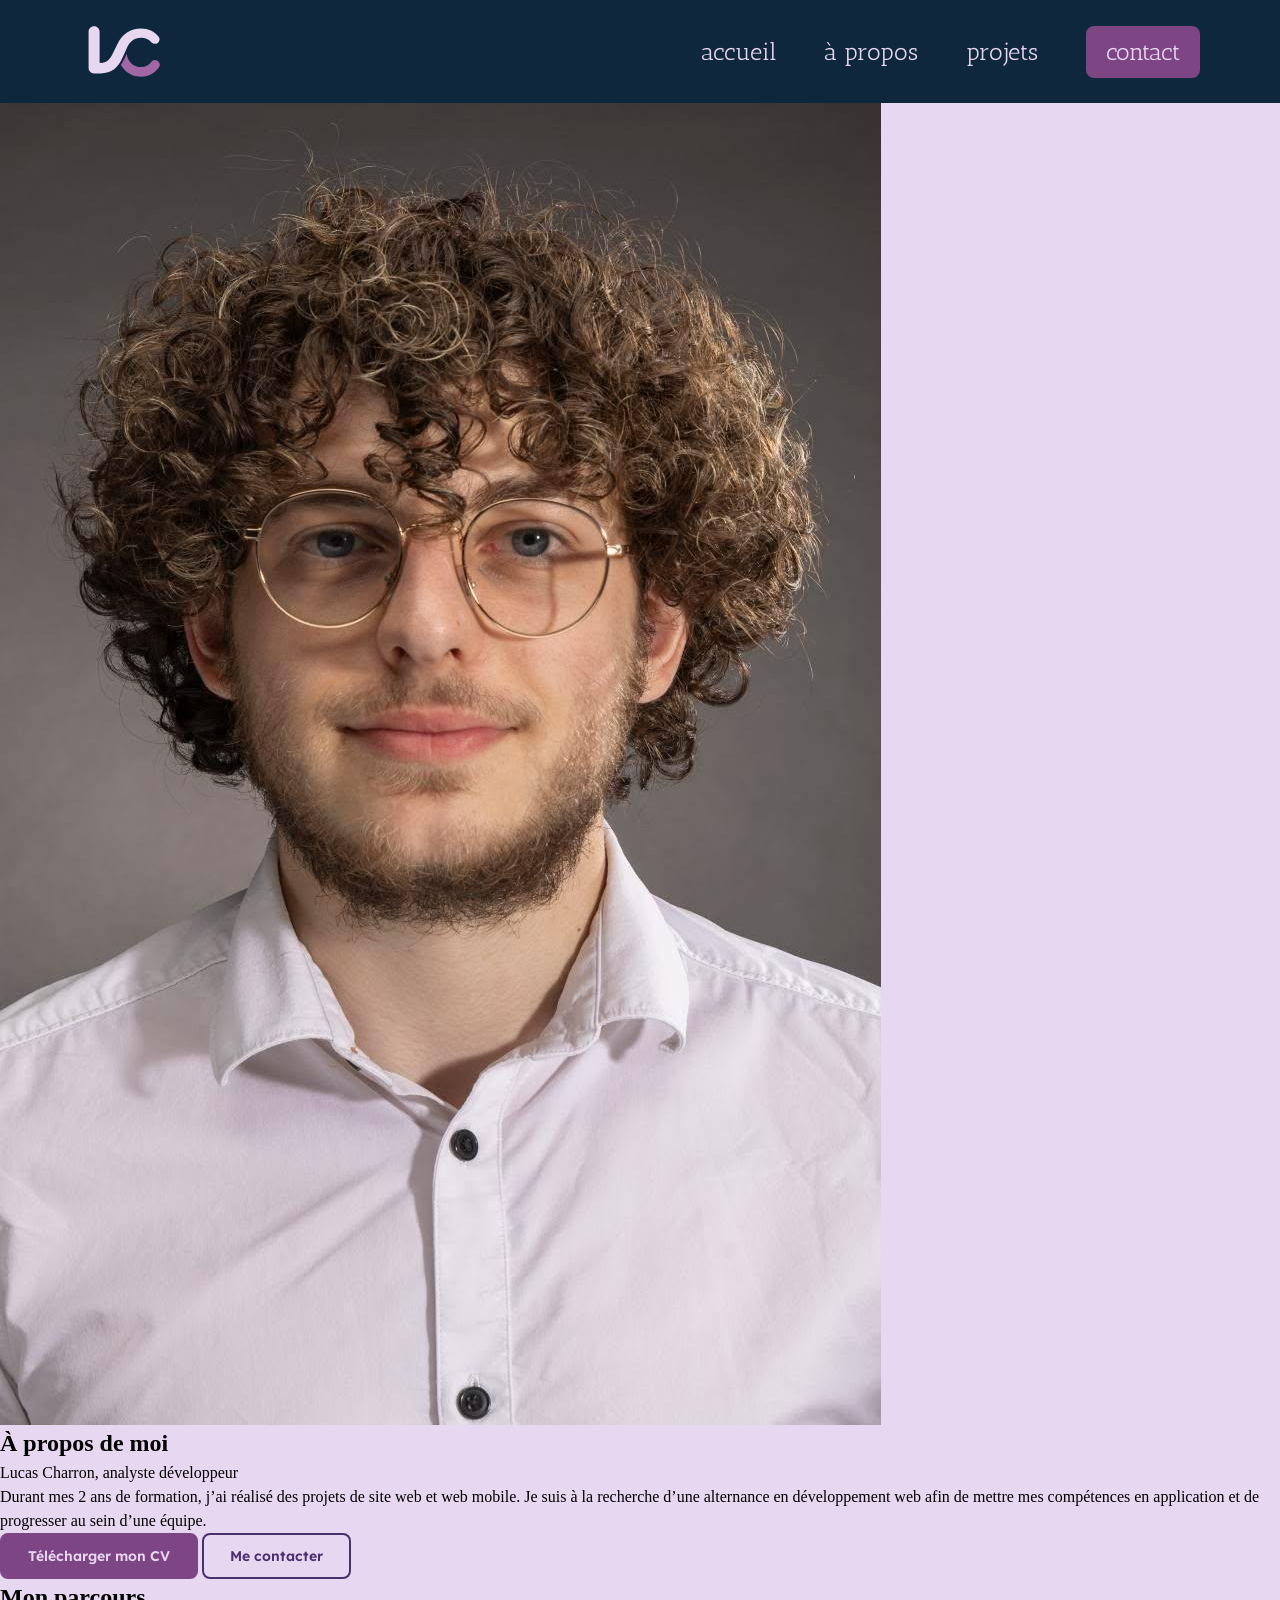
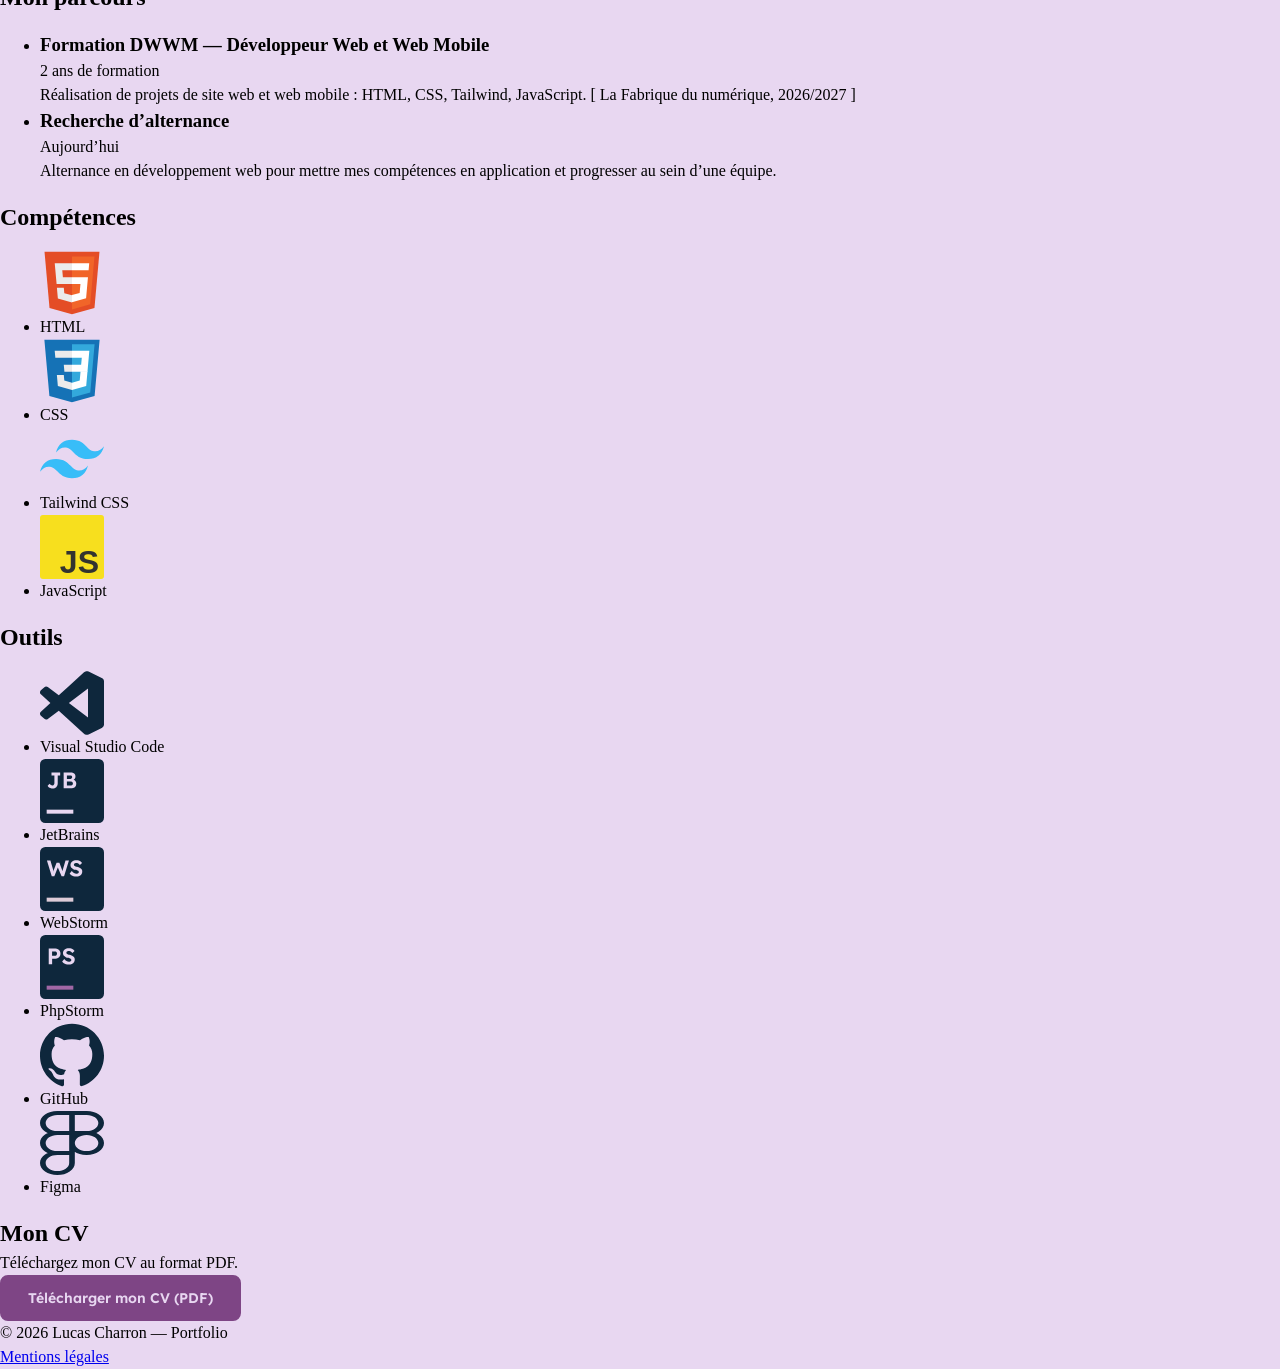
==== a-propos.html @ 8895fd5e "Premier commit : sauvegarde du portfolio HTML des 12 pages, CSS (polices, variables, header, boutons" ====
<!DOCTYPE html>
<html lang="fr">

<head>
	<!-- Encodage et affichage mobile -->
	<meta charset="UTF-8" />
	<meta name="viewport" content="width=device-width, initial-scale=1.0" />
	<!-- Titre et description de la page -->
	<title>À propos – Lucas Charron</title>
	<meta name="description" content="Lucas Charron, analyste développeur : mon parcours, mes compétences et mes outils." />

	<!-- Open Graph (aperçu lors du partage du lien) -->
	<meta property="og:title" content="À propos – Lucas Charron" />
	<meta property="og:type" content="website" />
	<meta property="og:image" content="img/logos/logo-lc-1200x630.png" />

	<!-- Favicons et manifest -->
	<link rel="icon" type="image/png" href="/favicon-96x96.png" sizes="96x96" />
	<link rel="icon" type="image/svg+xml" href="/favicon.svg" />
	<link rel="shortcut icon" href="/favicon.ico" />
	<link rel="apple-touch-icon" sizes="180x180" href="/apple-touch-icon.png" />
	<link rel="manifest" href="/site.webmanifest" />

	<!-- Feuilles de style -->
	<link rel="stylesheet" href="css/reset.css" />
	<link rel="stylesheet" href="css/style.css" />
</head>

<body>
	<!-- ===== EN-TÊTE ===== -->
	<header>
		<a href="index.html">
			<img src="img/logos/logo-lc.svg" alt="Lucas Charron, retour à l'accueil" width="57" height="35">
		</a>
		<!-- Navigation principale -->
		<nav aria-label="Navigation principale">
			<button type="button" aria-expanded="false" aria-controls="menu-principal">Menu</button>
			<ul id="menu-principal" class="menu-principal" hidden>
				<li><a href="index.html">accueil</a></li>
				<li><a href="a-propos.html" aria-current="page">à propos</a></li>
				<li><a href="projets.html">projets</a></li>
				<li><a href="contact.html">contact</a></li>
			</ul>
		</nav>
	</header>

	<!-- ===== CONTENU PRINCIPAL ===== -->
	<main>
		<!-- Section : hero (présentation) -->
		<section id="hero" aria-labelledby="titre-apropos">
			<img src="img/photos/photo-profil.jpg" alt="Photo de profil de Lucas Charron" width="881" height="1322">
			<div>
				<h1 id="titre-apropos">À propos de moi</h1>
				<p>Lucas Charron, analyste développeur</p>
				<p>Durant mes 2 ans de formation, j’ai réalisé des projets de site web et web mobile. Je suis à la recherche d’une alternance en développement web afin de mettre mes compétences en application et de progresser au sein d’une équipe.</p>
				<div>
					<a href="CV/cv-lucas-charron-portfolio.pdf" class="btn btn--accent" download>Télécharger mon CV</a>
					<a href="contact.html" class="btn btn--secondary">Me contacter</a>
				</div>
			</div>
		</section>

		<!-- Section : Mon parcours -->
		<section aria-labelledby="titre-parcours">
			<h2 id="titre-parcours">Mon parcours</h2>
			<ul>
				<li>
					<h3>Formation DWWM — Développeur Web et Web Mobile</h3>
					<p>2 ans de formation</p>
					<p>Réalisation de projets de site web et web mobile : HTML, CSS, Tailwind, JavaScript. [ La Fabrique du numérique, 2026/2027 ]</p>
				</li>
				<li>
					<h3>Recherche d’alternance</h3>
					<p>Aujourd’hui</p>
					<p>Alternance en développement web pour mettre mes compétences en application et progresser au sein d’une équipe.</p>
				</li>
			</ul>
		</section>

		<!-- Section : Compétences -->
		<section aria-labelledby="titre-competences">
			<h2 id="titre-competences">Compétences</h2>
			<ul>
				<li>
					<img src="img/logos/html5.svg" alt="" width="64" height="64">
					<p>HTML</p>
				</li>
				<li>
					<img src="img/logos/css3.svg" alt="" width="64" height="64">
					<p>CSS</p>
				</li>
				<li>
					<img src="img/logos/tailwindcss.svg" alt="" width="64" height="64">
					<p>Tailwind CSS</p>
				</li>
				<li>
					<img src="img/logos/javascript.svg" alt="" width="64" height="64">
					<p>JavaScript</p>
				</li>
			</ul>
		</section>

		<!-- Section : Outils -->
		<section aria-labelledby="titre-outils">
			<h2 id="titre-outils">Outils</h2>
			<ul>
				<li>
					<img src="img/logos/vscode.svg" alt="" width="64" height="64">
					<p>Visual Studio Code</p>
				</li>
				<li>
					<img src="img/logos/jetbrains.svg" alt="" width="64" height="64">
					<p>JetBrains</p>
				</li>
				<li>
					<img src="img/logos/webstorm.svg" alt="" width="64" height="64">
					<p>WebStorm</p>
				</li>
				<li>
					<img src="img/logos/phpstorm.svg" alt="" width="64" height="64">
					<p>PhpStorm</p>
				</li>
				<li>
					<img src="img/logos/github.svg" alt="" width="64" height="64">
					<p>GitHub</p>
				</li>
				<li>
					<img src="img/logos/figma.svg" alt="" width="64" height="64">
					<p>Figma</p>
				</li>
			</ul>
		</section>

		<!-- Section : Mon CV -->
		<section aria-labelledby="titre-cv">
			<h2 id="titre-cv">Mon CV</h2>
			<p>Téléchargez mon CV au format PDF.</p>
			<a href="CV/cv-lucas-charron-portfolio.pdf" class="btn btn--accent" download>Télécharger mon CV (PDF)</a>
		</section>
	</main>

	<!-- ===== PIED DE PAGE ===== -->
	<footer>
		<p>© 2026 Lucas Charron — Portfolio</p>
		<a href="mentions-legales.html">Mentions légales</a>
	</footer>
	<!-- Script du menu burger -->
	<script src="js/nav.js"></script>
</body>

</html>
---- css/style.css ----
/* ==========================================================================
   Polices (@font-face)
   ========================================================================== */

/* --- Montserrat --- */
/* montserrat-regular - latin */
@font-face {
    font-display: swap;
    font-family: 'Montserrat';
    font-style: normal;
    font-weight: 400;
    src: url('../fonts/montserrat-v31-latin-regular.woff2') format('woff2');
}
/* montserrat-500 - latin */
@font-face {
    font-display: swap;
    font-family: 'Montserrat';
    font-style: normal;
    font-weight: 500;
    src: url('../fonts/montserrat-v31-latin-500.woff2') format('woff2');
}

/* --- Lexend --- */
/* lexend-300 - latin */
@font-face {
    font-display: swap;
    font-family: 'Lexend';
    font-style: normal;
    font-weight: 300;
    src: url('../fonts/lexend-v26-latin-300.woff2') format('woff2');
}
/* lexend-regular - latin */
@font-face {
    font-display: swap;
    font-family: 'Lexend';
    font-style: normal;
    font-weight: 400;
    src: url('../fonts/lexend-v26-latin-regular.woff2') format('woff2');
}
/* lexend-600 - latin */
@font-face {
    font-display: swap;
    font-family: 'Lexend';
    font-style: normal;
    font-weight: 600;
    src: url('../fonts/lexend-v26-latin-600.woff2') format('woff2');
}

/* --- Antic Slab --- */
/* antic-slab-regular - latin */
@font-face {
    font-display: swap;
    font-family: 'Antic Slab';
    font-style: normal;
    font-weight: 400;
    src: url('../fonts/antic-slab-v17-latin-regular.woff2') format('woff2');
}


/* ==========================================================================
   Variables
   ========================================================================== */
:root {
    /* Couleurs (charte graphique Figma, collection Palette) */
    --color-fond: #E8D7F1;          /* Fond de page */
    --color-mauve: #DDCBD7;         /* Cartes et blocs */
    --color-accent: #A167A5;        /* Anneau de focus, décors */
    --color-accent-fonce: #7E4585;  /* Fond des boutons accent (contraste AA) */
    --color-violet-fonce: #4A306D;  /* Titres secondaires, bandeau contact, hover boutons */
    --color-bleu-nuit: #0E273C;     /* Texte, header et footer */

    /* Familles de polices */
    --font-primary: 'Montserrat', sans-serif;
    --font-secondary: 'Lexend', sans-serif;
    --font-accent: 'Antic Slab', serif;

    /* Graisses */
    --fw-light: 300;
    --fw-regular: 400;
    --fw-medium: 500;
    --fw-semibold: 600;

    /* Tailles de texte (charte graphique Figma) */
    /* Montserrat Medium : titres */
    --fs-title-xl: 7.2rem;
    --fs-title-l: 4rem;
    --fs-title-m: 3.2rem;
    /* Lexend : texte, sous-titres, titres de cartes et boutons */
    --fs-text-l: 2.8rem;
    --fs-text-l-small: 2.1rem;   /* variante 28 / 21 de la charte */
    --fs-text-m: 1.8rem;
    --fs-text-m-small: 1.4rem;   /* variante 18 / 14 de la charte */
    --fs-button: 1.4rem;
    /* Antic Slab : menu de navigation */
    --fs-nav: 2.4rem;
}


/* ==========================================================================
   Base
   ========================================================================== */
html {
    font-size: 62.5%;
}

body {
    font-size: 16px;
    background-color: var(--color-fond);
    display: flex;
    flex-direction: column;

}
/* ==========================================================================
   header + reponsive
   ========================================================================== */
header {
    background-color: var(--color-bleu-nuit);
    display: flex;
    justify-content: space-between;
    align-items: center;
    padding: 1.15rem 2rem;
    position: relative;
}

header img{
    height: 3.5rem;
    width: auto;
}

header nav button {
    width: 4.4rem;
    height: 4.4rem;
    font-size: 0;
    background-image: url("../img/icones/burger.svg");
    background-repeat: no-repeat;
    background-position: center;
    background-color: transparent;
    background-size: 2.8rem 2.1rem;
    border: none;
    margin-right: -0.8rem;
}

header nav a {
    color: var(--color-fond);
    text-decoration: none;
    font-family: var(--font-accent);
    font-size: var(--fs-nav);
    padding: 2rem;
    display: inline-block;
}

.menu-principal{
    position: absolute;
    top: 100%;
    left: 0;
    right: 0;
    background-color: var(--color-bleu-nuit);
    z-index: 1;
}

@media (min-width: 768px) {

    header {
        padding: 2.4rem 8rem;
    }

    header img {
        height: 5.5rem;
        width: auto;
    }

    header nav button {
        display: none;
    }

    .menu-principal {
        display: flex;
        position: static;
        gap: 4.8rem;
        align-items: center;
        padding:0;
    }

    header nav a {
        padding: 0.8rem 0;
    }

    .menu-principal li:last-child a{
        background-color: var(--color-accent-fonce);
        border-radius: 0.8rem;
        padding: 0.8rem 2rem;
    }

}

/* ==========================================================================
   button
   ========================================================================== */

.btn{
    display: inline-block;
    padding: 1.2rem 2.6rem;
    border: 0.2rem solid transparent;
    border-radius: 0.8rem;
    font-family: var(--font-secondary);
    font-size: var(--fs-button);
    font-weight: var(--fw-semibold);
    text-decoration: none;
    line-height: 1.8rem;
}

.btn--primary{
    background-color: var(--color-bleu-nuit);
    color: var(--color-fond);
    border-color: var(--color-bleu-nuit);
}

.btn--secondary{
    background-color: transparent;
    color: var(--color-violet-fonce);
    border-color: var(--color-violet-fonce);
}

.btn--accent{
    background-color: var(--color-accent-fonce);
    color: var(--color-fond);
    border-color: var(--color-accent-fonce);
}

.btn:hover{
    background-color: var(--color-violet-fonce);
    border-color: var(--color-violet-fonce);
    color: var(--color-fond);
}

.btn:focus-visible{
    outline: 0.2rem solid var(--color-accent);
    outline-offset: 0.6rem;
}
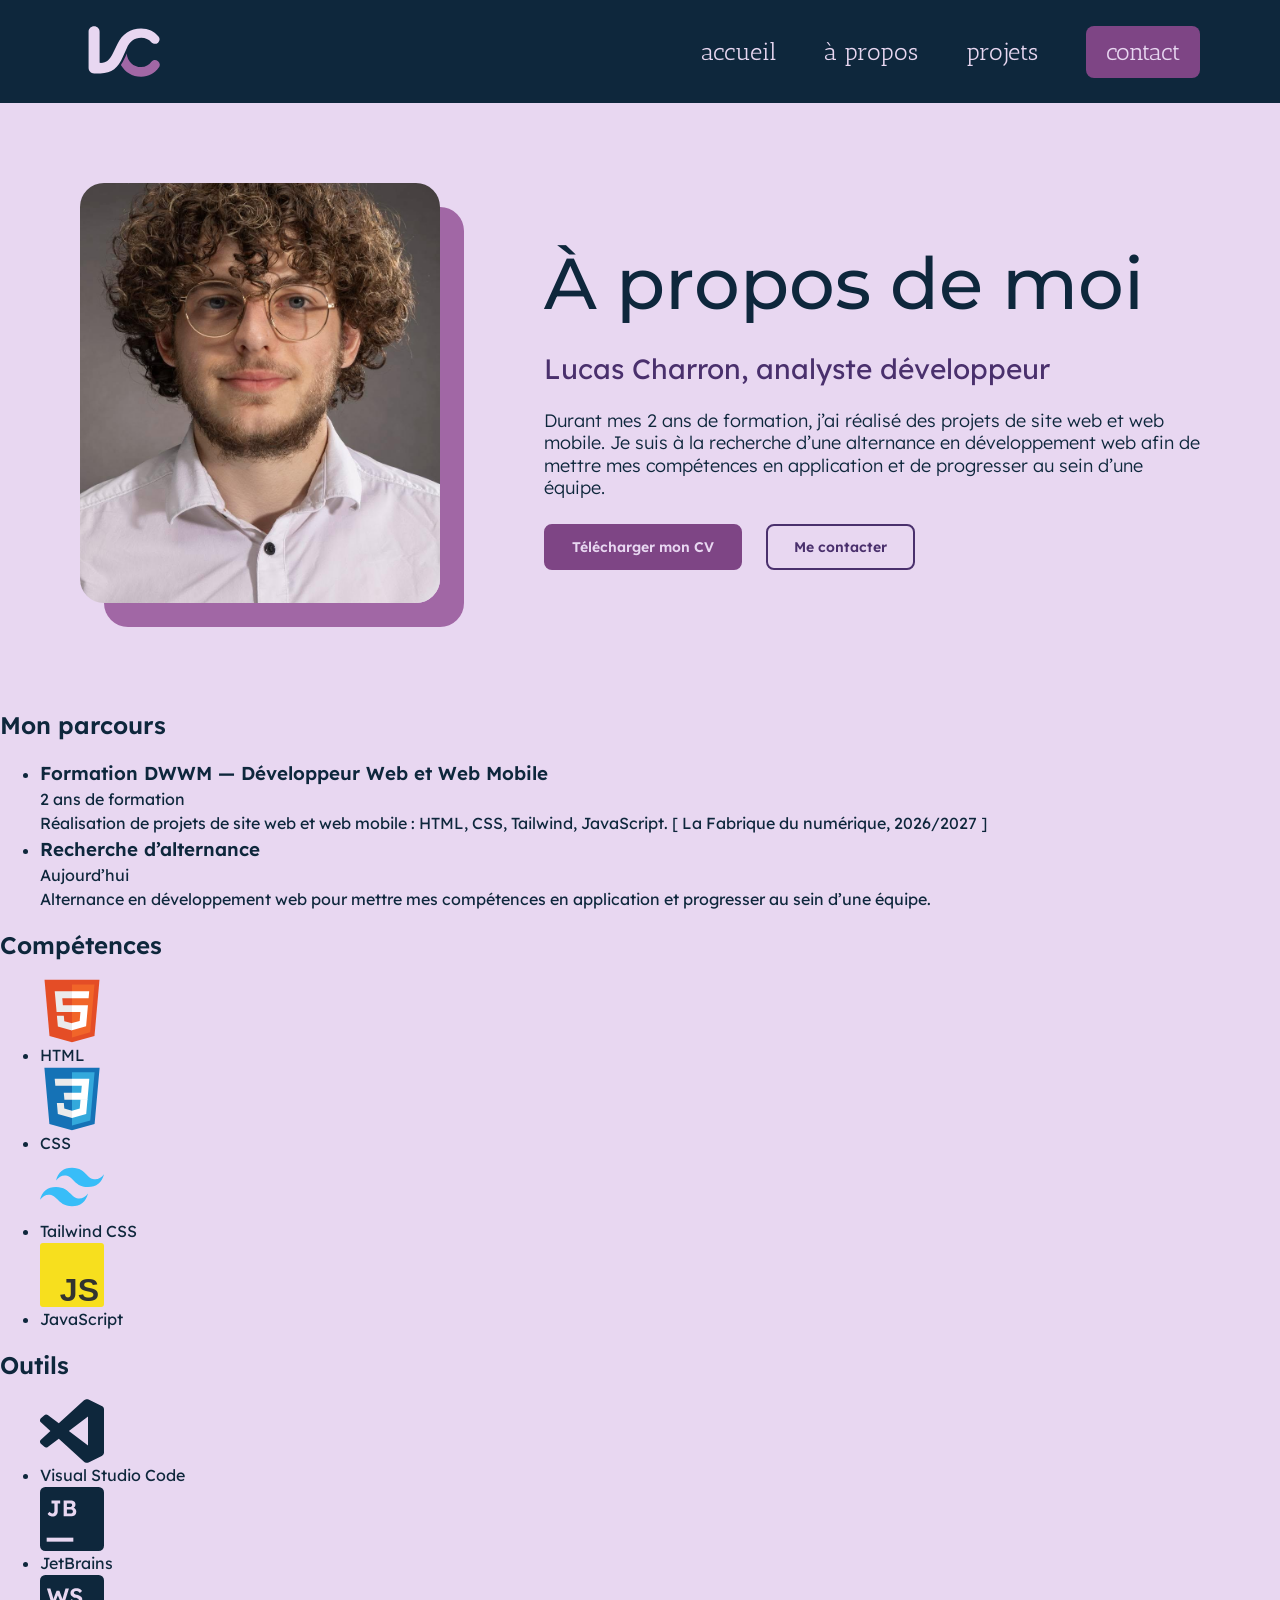
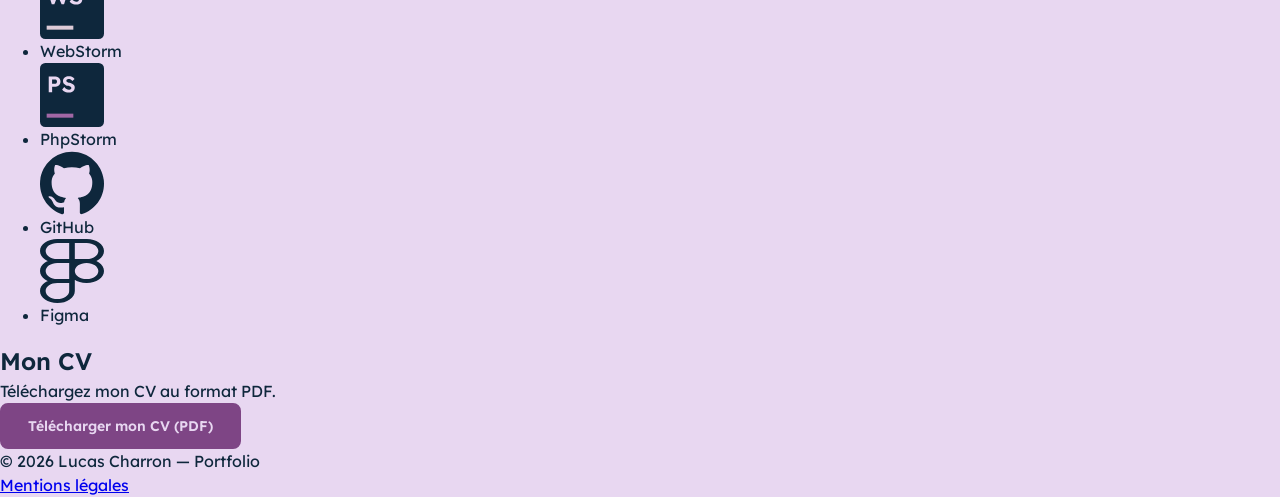
==== commit 322fe840: "Hero, section à propos et classes de la page d'accueil - Hero (accueil et à propos) : mobile, tablet" ====
--- a/a-propos.html
+++ b/a-propos.html
@@ -47,14 +47,14 @@
 	<!-- ===== CONTENU PRINCIPAL ===== -->
 	<main>
 		<!-- Section : hero (présentation) -->
-		<section id="hero" aria-labelledby="titre-apropos">
-			<img src="img/photos/photo-profil.jpg" alt="Photo de profil de Lucas Charron" width="881" height="1322">
-			<div>
+		<section id="hero" aria-labelledby="titre-apropos" class="hero hero--apropos">
+			<img src="img/photos/photo-profil.jpg" alt="Photo de profil de Lucas Charron" width="881" height="1322" class="hero__photo">
+			<div class="hero__text">
 				<h1 id="titre-apropos">À propos de moi</h1>
-				<p>Lucas Charron, analyste développeur</p>
-				<p>Durant mes 2 ans de formation, j’ai réalisé des projets de site web et web mobile. Je suis à la recherche d’une alternance en développement web afin de mettre mes compétences en application et de progresser au sein d’une équipe.</p>
-				<div>
-					<a href="CV/cv-lucas-charron-portfolio.pdf" class="btn btn--accent" download>Télécharger mon CV</a>
+				<p class="hero__subtitle">Lucas Charron, analyste développeur</p>
+				<p class="hero__description">Durant mes 2 ans de formation, j’ai réalisé des projets de site web et web mobile. Je suis à la recherche d’une alternance en développement web afin de mettre mes compétences en application et de progresser au sein d’une équipe.</p>
+				<div class="hero__buttons">
+					<a href="cv/cv-lucas-charron-portfolio.pdf" class="btn btn--accent" download>Télécharger mon CV</a>
 					<a href="contact.html" class="btn btn--secondary">Me contacter</a>
 				</div>
 			</div>
@@ -131,11 +131,11 @@
 			</ul>
 		</section>
 
-		<!-- Section : Mon CV -->
+		<!-- Section : Mon cv -->
 		<section aria-labelledby="titre-cv">
 			<h2 id="titre-cv">Mon CV</h2>
 			<p>Téléchargez mon CV au format PDF.</p>
-			<a href="CV/cv-lucas-charron-portfolio.pdf" class="btn btn--accent" download>Télécharger mon CV (PDF)</a>
+			<a href="cv/cv-lucas-charron-portfolio.pdf" class="btn btn--accent" download>Télécharger mon CV (PDF)</a>
 		</section>
 	</main>
 
--- a/css/style.css
+++ b/css/style.css
@@ -68,6 +68,7 @@
     --color-accent-fonce: #7E4585;  /* Fond des boutons accent (contraste AA) */
     --color-violet-fonce: #4A306D;  /* Titres secondaires, bandeau contact, hover boutons */
     --color-bleu-nuit: #0E273C;     /* Texte, header et footer */
+    --color-carte: #708299;         /* Fond de la carte « à propos » (Figma) */
 
     /* Familles de polices */
     --font-primary: 'Montserrat', sans-serif;
@@ -108,6 +109,8 @@
     background-color: var(--color-fond);
     display: flex;
     flex-direction: column;
+    font-family: var(--font-secondary);
+    color: var(--color-bleu-nuit);
 
 }
 /* ==========================================================================
@@ -207,6 +210,7 @@
     font-weight: var(--fw-semibold);
     text-decoration: none;
     line-height: 1.8rem;
+    white-space: nowrap;
 }
 
 .btn--primary{
@@ -236,4 +240,215 @@
 .btn:focus-visible{
     outline: 0.2rem solid var(--color-accent);
     outline-offset: 0.6rem;
+}
+
+/* ==========================================================================
+   hero + responsive
+   ========================================================================== */
+
+.hero {
+    display: flex;
+    flex-direction: column;
+    gap: 3.2rem;
+    padding: 3.2rem 2rem 4rem;
+}
+
+.hero__photo {
+    width: 32.4rem;
+    height: auto;
+    aspect-ratio: 6/7;
+    object-fit: cover;
+    border-radius: 2.16rem;
+    box-shadow: 2.16rem 2.16rem 0 var(--color-accent);
+    margin-bottom: 2.16rem;
+}
+
+.hero__text {
+    display: flex;
+    flex-direction: column;
+    align-items: flex-start;
+    gap: 1.6rem;
+}
+
+.hero__badge {
+    align-self: stretch;
+    background-color: var(--color-violet-fonce);
+    color: var(--color-fond);
+    padding: 0.8rem 1.6rem;
+    border-radius: 5rem;
+    font-size: 1.4rem;
+    font-weight: var(--fw-regular);
+    line-height: 1.25;
+}
+
+h1 {
+    font-size: var(--fs-title-l);
+    font-family: var(--font-primary);
+    font-weight: var(--fw-medium);
+    line-height: 1.2;
+}
+
+.hero__subtitle {
+    font-size: var(--fs-text-l-small);
+    color: var(--color-violet-fonce);
+    line-height: 1.25;
+}
+
+.hero__description {
+    font-size: var(--fs-text-m-small);
+    font-weight: var(--fw-light);
+    line-height: 1.25;
+}
+
+.hero__buttons {
+    display: flex;
+    flex-direction: column;
+    align-items: flex-start;
+    flex-wrap: wrap;
+    gap: 2rem;
+}
+
+.hero__cv {
+    white-space: nowrap;
+    text-decoration: underline;
+    font-family: var(--font-secondary);
+    font-weight: var(--fw-semibold);
+    color: var(--color-accent-fonce);
+    font-size: var(--fs-text-m-small);
+}
+
+.hero__cv:focus-visible {
+    outline: 0.2rem solid var(--color-accent);
+    outline-offset: 0.6rem;
+}
+
+/* Tablette (768 px et plus) : hero en ligne, version compacte */
+@media (min-width: 768px) {
+    .hero {
+        flex-direction: row;
+        align-items: center;
+        padding: 6.4rem 4rem;
+        gap: 4rem;
+    }
+    .hero__photo {
+        order: 2;
+        flex-shrink: 0;
+        width: 28rem;
+        margin-right: 2.16rem;
+    }
+    .hero__text {
+        flex: 1;
+    }
+    .hero__badge {
+        align-self: flex-start;
+    }
+    .hero__buttons {
+        flex-direction: row;
+        align-items: center;
+    }
+    .hero--apropos .hero__photo {
+        order: 0;
+    }
+}
+
+/* Desktop (1000 px et plus) : mesures de la maquette Figma 1440 px */
+@media (min-width: 1000px) {
+    .hero {
+        padding: 9.6rem 8rem;
+        gap: 6.4rem;
+    }
+    .hero__photo {
+        width: 36rem;
+        border-radius: 2.4rem;
+        box-shadow: 2.4rem 2.4rem 0 var(--color-accent);
+        margin-bottom: 2.4rem;
+        margin-right: 2.4rem;
+    }
+    .hero__text {
+        gap: 2.4rem;
+    }
+    .hero__buttons {
+        gap: 2.4rem;
+    }
+    h1 {
+        font-size: var(--fs-title-xl);
+    }
+    .hero__subtitle {
+        font-size: var(--fs-text-l);
+    }
+    .hero__description {
+        font-size: var(--fs-text-m);
+    }
+    .hero--apropos {
+        padding: 8rem;
+        gap: 8rem;
+    }
+}
+
+/* ==========================================================================
+   section à propos de moi
+   ========================================================================== */
+
+.about {
+    background-color: var(--color-carte);
+    margin: 1.6rem 2rem 6.4rem;
+    padding: 3.2rem 2.4rem;
+    border-radius: 2rem;
+    display: flex;
+    flex-direction: column;
+    align-items: flex-start;
+    gap: 2rem;
+}
+
+.about__text {
+    display: flex;
+    flex-direction: column;
+    gap: 1.2rem;
+}
+
+.about__title {
+    font-size: var(--fs-title-m);
+    font-family: var(--font-primary);
+    font-weight: var(--fw-medium);
+    line-height: 1.2;
+}
+
+.about__description {
+    font-size: var(--fs-text-m-small);
+    font-weight: var(--fw-light);
+    line-height: 1.25;
+}
+
+/* Tablette (768 px et plus) : carte en ligne, textes du mobile */
+@media (min-width: 768px) {
+    .about {
+        flex-direction: row;
+        align-items: center;
+        gap: 4.8rem;
+        padding: 4.8rem;
+        border-radius: 2.4rem;
+        margin: 0 4rem 6.4rem;
+    }
+    .about__text {
+        flex: 1;
+    }
+    .about .btn {
+        flex-shrink: 0;
+    }
+}
+
+/* Desktop (1000 px et plus) : mesures de la maquette Figma 1440 px */
+@media (min-width: 1000px) {
+    .about {
+        margin: 0 8rem 6.4rem;
+    }
+    .about__text {
+        gap: 1.6rem;
+    }
+    .about__title {
+        font-size: var(--fs-title-l);
+    }
+    .about__description {
+        font-size: var(--fs-text-m);
+    }
 }
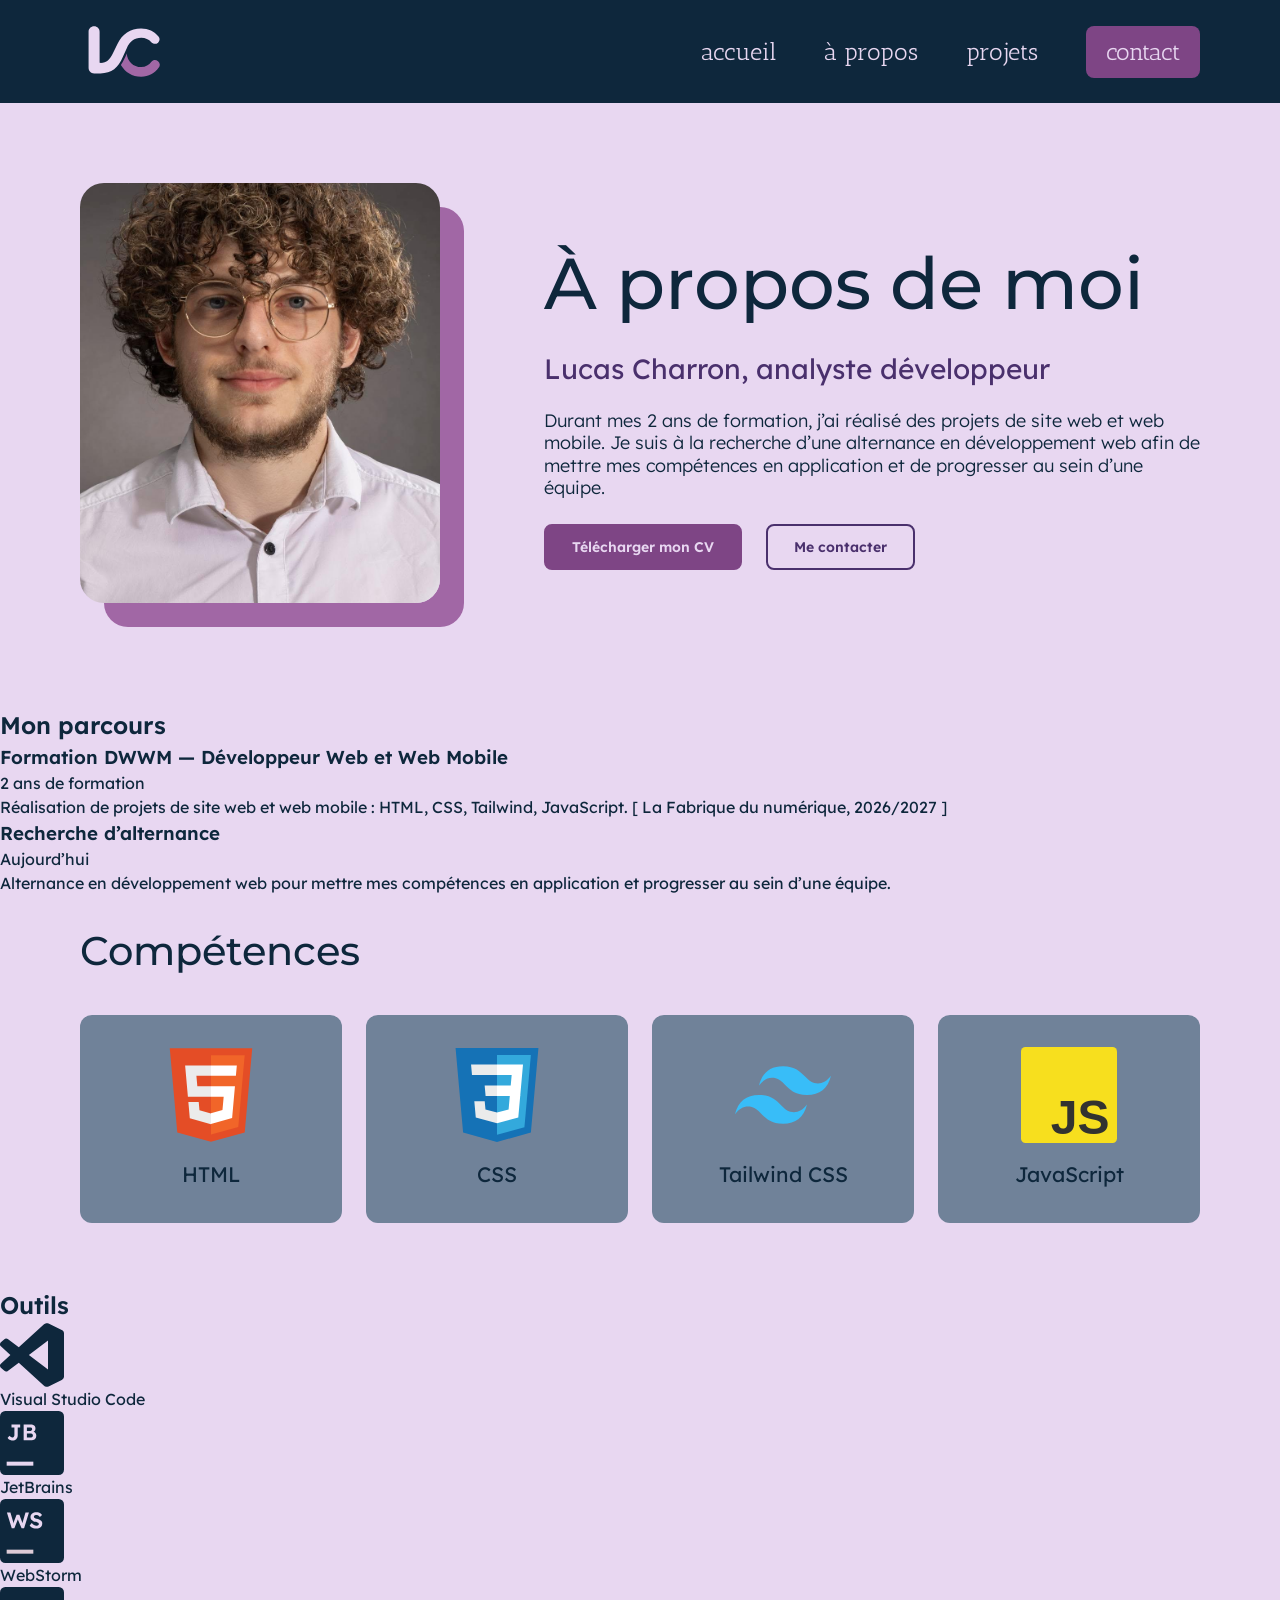
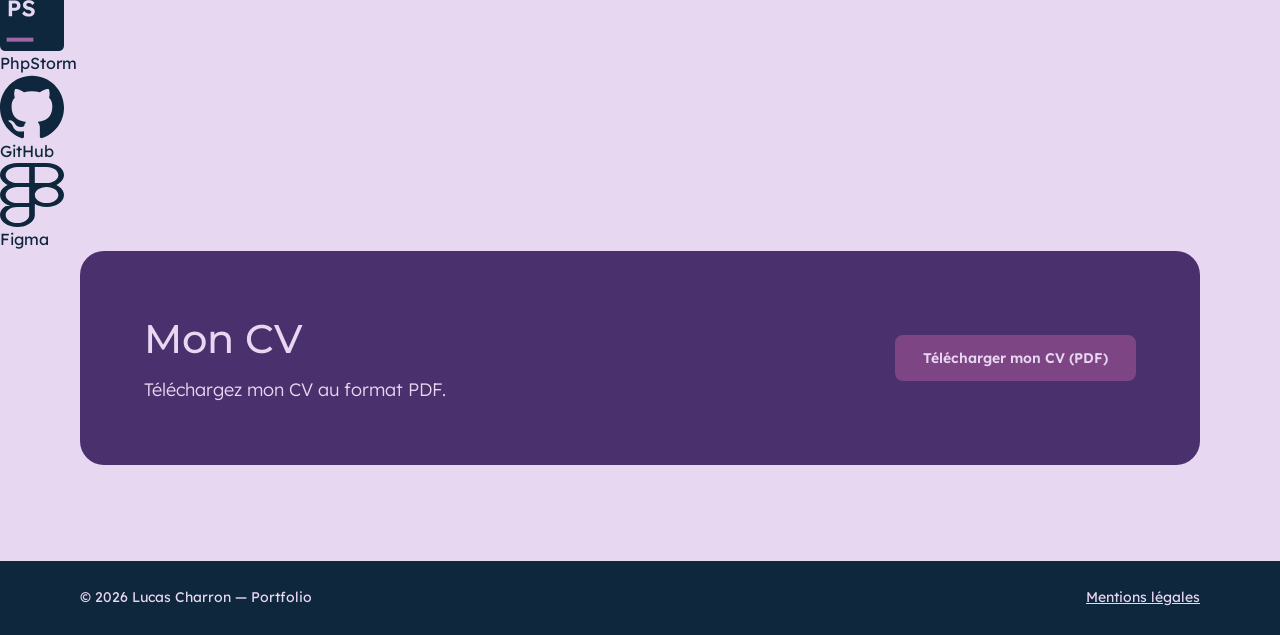
==== commit 7b64e035: "skill / mes projets / travaillons ensemble /footer. Terminé" ====
--- a/a-propos.html
+++ b/a-propos.html
@@ -61,88 +61,90 @@
 		</section>
 
 		<!-- Section : Mon parcours -->
-		<section aria-labelledby="titre-parcours">
-			<h2 id="titre-parcours">Mon parcours</h2>
-			<ul>
-				<li>
-					<h3>Formation DWWM — Développeur Web et Web Mobile</h3>
-					<p>2 ans de formation</p>
-					<p>Réalisation de projets de site web et web mobile : HTML, CSS, Tailwind, JavaScript. [ La Fabrique du numérique, 2026/2027 ]</p>
+		<section class="journey" aria-labelledby="titre-parcours">
+			<h2 id="titre-parcours" class="journey__title">Mon parcours</h2>
+			<ul class="journey__list">
+				<li class="journey__item">
+					<h3 class="journey__name">Formation DWWM — Développeur Web et Web Mobile</h3>
+					<p class="journey__date">2 ans de formation</p>
+					<p class="journey__description">Réalisation de projets de site web et web mobile : HTML, CSS, Tailwind, JavaScript. [ La Fabrique du numérique, 2026/2027 ]</p>
 				</li>
-				<li>
-					<h3>Recherche d’alternance</h3>
-					<p>Aujourd’hui</p>
-					<p>Alternance en développement web pour mettre mes compétences en application et progresser au sein d’une équipe.</p>
+				<li class="journey__item">
+					<h3 class="journey__name">Recherche d’alternance</h3>
+					<p class="journey__date">Aujourd’hui</p>
+					<p class="journey__description">Alternance en développement web pour mettre mes compétences en application et progresser au sein d’une équipe.</p>
 				</li>
 			</ul>
 		</section>
 
 		<!-- Section : Compétences -->
-		<section aria-labelledby="titre-competences">
-			<h2 id="titre-competences">Compétences</h2>
-			<ul>
-				<li>
-					<img src="img/logos/html5.svg" alt="" width="64" height="64">
-					<p>HTML</p>
+		<section class="skills skills--page" aria-labelledby="titre-competences">
+			<h2 id="titre-competences" class="skills__title">Compétences</h2>
+			<ul class="skills__list">
+				<li class="skills__card">
+					<img class="skills__icon" src="img/logos/html5.svg" alt="" width="64" height="64">
+					<p class="skills__name">HTML</p>
 				</li>
-				<li>
-					<img src="img/logos/css3.svg" alt="" width="64" height="64">
-					<p>CSS</p>
+				<li class="skills__card">
+					<img class="skills__icon" src="img/logos/css3.svg" alt="" width="64" height="64">
+					<p class="skills__name">CSS</p>
 				</li>
-				<li>
-					<img src="img/logos/tailwindcss.svg" alt="" width="64" height="64">
-					<p>Tailwind CSS</p>
+				<li class="skills__card">
+					<img class="skills__icon" src="img/logos/tailwindcss.svg" alt="" width="64" height="64">
+					<p class="skills__name">Tailwind CSS</p>
 				</li>
-				<li>
-					<img src="img/logos/javascript.svg" alt="" width="64" height="64">
-					<p>JavaScript</p>
+				<li class="skills__card">
+					<img class="skills__icon" src="img/logos/javascript.svg" alt="" width="64" height="64">
+					<p class="skills__name">JavaScript</p>
 				</li>
 			</ul>
 		</section>
 
 		<!-- Section : Outils -->
-		<section aria-labelledby="titre-outils">
-			<h2 id="titre-outils">Outils</h2>
-			<ul>
-				<li>
-					<img src="img/logos/vscode.svg" alt="" width="64" height="64">
-					<p>Visual Studio Code</p>
+		<section class="tools" aria-labelledby="titre-outils">
+			<h2 id="titre-outils" class="tools__title">Outils</h2>
+			<ul class="tools__list">
+				<li class="tools__card">
+					<img class="tools__icon" src="img/logos/vscode.svg" alt="" width="64" height="64">
+					<p class="tools__name">Visual Studio Code</p>
 				</li>
-				<li>
-					<img src="img/logos/jetbrains.svg" alt="" width="64" height="64">
-					<p>JetBrains</p>
+				<li class="tools__card">
+					<img class="tools__icon" src="img/logos/jetbrains.svg" alt="" width="64" height="64">
+					<p class="tools__name">JetBrains</p>
 				</li>
-				<li>
-					<img src="img/logos/webstorm.svg" alt="" width="64" height="64">
-					<p>WebStorm</p>
+				<li class="tools__card">
+					<img class="tools__icon" src="img/logos/webstorm.svg" alt="" width="64" height="64">
+					<p class="tools__name">WebStorm</p>
 				</li>
-				<li>
-					<img src="img/logos/phpstorm.svg" alt="" width="64" height="64">
-					<p>PhpStorm</p>
+				<li class="tools__card">
+					<img class="tools__icon" src="img/logos/phpstorm.svg" alt="" width="64" height="64">
+					<p class="tools__name">PhpStorm</p>
 				</li>
-				<li>
-					<img src="img/logos/github.svg" alt="" width="64" height="64">
-					<p>GitHub</p>
+				<li class="tools__card">
+					<img class="tools__icon" src="img/logos/github.svg" alt="" width="64" height="64">
+					<p class="tools__name">GitHub</p>
 				</li>
-				<li>
-					<img src="img/logos/figma.svg" alt="" width="64" height="64">
-					<p>Figma</p>
+				<li class="tools__card">
+					<img class="tools__icon" src="img/logos/figma.svg" alt="" width="64" height="64">
+					<p class="tools__name">Figma</p>
 				</li>
 			</ul>
 		</section>
 
 		<!-- Section : Mon cv -->
-		<section aria-labelledby="titre-cv">
-			<h2 id="titre-cv">Mon CV</h2>
-			<p>Téléchargez mon CV au format PDF.</p>
+		<section class="cta" aria-labelledby="titre-cv">
+			<div class="cta__text">
+				<h2 id="titre-cv" class="cta__title">Mon CV</h2>
+				<p class="cta__description">Téléchargez mon CV au format PDF.</p>
+			</div>
 			<a href="cv/cv-lucas-charron-portfolio.pdf" class="btn btn--accent" download>Télécharger mon CV (PDF)</a>
 		</section>
 	</main>
 
 	<!-- ===== PIED DE PAGE ===== -->
-	<footer>
-		<p>© 2026 Lucas Charron — Portfolio</p>
-		<a href="mentions-legales.html">Mentions légales</a>
+	<footer class="footer">
+		<p class="footer__copy">© 2026 Lucas Charron — Portfolio</p>
+		<a class="footer__link" href="mentions-legales.html">Mentions légales</a>
 	</footer>
 	<!-- Script du menu burger -->
 	<script src="js/nav.js"></script>
--- a/css/style.css
+++ b/css/style.css
@@ -271,7 +271,7 @@
 }
 
 .hero__badge {
-    align-self: stretch;
+    align-self: flex-start;
     background-color: var(--color-violet-fonce);
     color: var(--color-fond);
     padding: 0.8rem 1.6rem;
@@ -338,9 +338,6 @@
     }
     .hero__text {
         flex: 1;
-    }
-    .hero__badge {
-        align-self: flex-start;
     }
     .hero__buttons {
         flex-direction: row;
@@ -451,4 +448,320 @@
     .about__description {
         font-size: var(--fs-text-m);
     }
+}
+
+/* ==========================================================================
+   Mes compétences informatiques
+   ========================================================================== */
+
+.skills {
+    padding: 4rem 2rem 2.4rem;
+    display: flex;
+    flex-direction: column;
+    gap: 2.4rem;
+}
+
+.skills__title {
+    font-size: var(--fs-title-m);
+    font-family: var(--font-primary);
+    font-weight: var(--fw-medium);
+    line-height: 1.2;
+}
+
+.skills__list {
+    display: grid;
+    grid-template-columns: repeat(2, 1fr);
+    gap: 1.6rem;
+    list-style: none;
+    padding: 0;
+}
+
+.skills__card {
+    background-color: var(--color-carte);
+    border-radius: 1.2rem;
+    padding: 2.4rem 1.2rem;
+    display: flex;
+    flex-direction: column;
+    align-items: center;
+    gap: 1.6rem;
+}
+
+.skills__icon {
+    height: 9.6rem;
+    width: auto;
+}
+
+.skills__name {
+    font-family: var(--font-secondary);
+    font-size: var(--fs-text-l-small);
+}
+
+/* Tablette (768 px et plus) : 2 colonnes, côtés alignés sur le hero (40 px) */
+@media (min-width: 768px) {
+    .skills {
+        padding: 4rem 4rem 2.4rem;
+    }
+}
+
+/* Desktop (1000 px et plus) : 4 colonnes, mesures de la maquette Figma 1440 px */
+@media (min-width: 1000px) {
+    .skills {
+        padding: 3.2rem 8rem 6.4rem;
+        gap: 4rem;
+    }
+    .skills__title {
+        font-size: var(--fs-title-l);
+    }
+    .skills__list {
+        grid-template-columns: repeat(4, 1fr);
+        gap: 2.4rem;
+    }
+    .skills__card {
+        padding: 3.2rem 2.4rem;
+    }
+}
+
+/* ==========================================================================
+   Mes projets
+   ========================================================================== */
+
+.projects {
+    padding: 4rem 2rem 2.4rem;
+    display: flex;
+    flex-direction: column;
+    gap: 1.6rem;
+}
+
+.projects__title {
+    font-size: var(--fs-title-m);
+    font-family: var(--font-primary);
+    font-weight: var(--fw-medium);
+    line-height: 1.2;
+}
+
+.projects__intro {
+    font-size: var(--fs-text-m-small);
+    line-height: 1.25;
+}
+
+.projects__list {
+    list-style: none;
+    padding: 0;
+    margin-top: 1.6rem;
+    display: flex;
+    flex-direction: column;
+    gap: 2rem;
+}
+
+.projects__card {
+    background-color: var(--color-carte);
+    border-radius: 1.2rem;
+    overflow: hidden;
+}
+
+.projects__image {
+    width: 100%;
+    height: 19rem;
+    object-fit: cover;
+    display: block;
+}
+
+.projects__body {
+    padding: 2rem;
+    display: flex;
+    flex-direction: column;
+    gap: 0.8rem;
+}
+
+.projects__name {
+    font-size: var(--fs-text-l-small);
+    font-weight: var(--fw-regular);
+    line-height: 1.25;
+}
+
+.projects__description {
+    font-size: var(--fs-text-m-small);
+    font-weight: var(--fw-light);
+    line-height: 1.25;
+}
+
+.projects__link {
+    align-self: flex-start;
+    font-size: var(--fs-text-m-small);
+    font-weight: var(--fw-semibold);
+    line-height: 1.25;
+    color: var(--color-fond);
+}
+
+.projects__link::after {
+    content: " →";
+}
+
+.projects__link:focus-visible {
+    outline: 0.2rem solid var(--color-accent);
+    outline-offset: 0.6rem;
+}
+
+.projects__all {
+    align-self: flex-start;
+    margin-top: 1.6rem;
+}
+
+/* Tablette (768 px et plus) : 2 colonnes, côtés alignés sur le hero (40 px) */
+@media (min-width: 768px) {
+    .projects {
+        padding: 4rem 4rem 2.4rem;
+    }
+    .projects__list {
+        display: grid;
+        grid-template-columns: repeat(2, 1fr);
+        gap: 2.4rem;
+    }
+}
+
+/* Desktop (1000 px et plus) : 3 colonnes, mesures de la maquette Figma 1440 px */
+@media (min-width: 1000px) {
+    .projects {
+        padding: 3.2rem 8rem 6.4rem;
+    }
+    .projects__title {
+        font-size: var(--fs-title-l);
+    }
+    .projects__intro {
+        font-size: var(--fs-text-m);
+    }
+    .projects__list {
+        grid-template-columns: repeat(3, 1fr);
+        gap: 3.2rem;
+        margin-top: 2.4rem;
+    }
+    .projects__image {
+        height: 22rem;
+    }
+}
+
+/* ==========================================================================
+   Travaillons ensemble
+   ========================================================================== */
+
+.cta {
+    background-color: var(--color-violet-fonce);
+    border-radius: 2rem;
+    margin: 2.4rem 2rem 4rem;
+    padding: 3.2rem 2.4rem;
+    display: flex;
+    flex-direction: column;
+    gap: 2.4rem;
+}
+
+.cta__text {
+    display: flex;
+    flex-direction: column;
+    gap: 1.2rem;
+}
+
+.cta__title {
+    font-size: var(--fs-title-m);
+    font-family: var(--font-primary);
+    font-weight: var(--fw-medium);
+    line-height: 1.2;
+    color: var(--color-fond);
+}
+
+.cta__description {
+    font-size: var(--fs-text-m-small);
+    font-weight: var(--fw-light);
+    line-height: 1.25;
+    color: var(--color-fond);
+}
+
+.cta .btn {
+    align-self: flex-start;
+}
+
+/* Tablette (768 px et plus) : texte à gauche, bouton à droite */
+@media (min-width: 768px) {
+    .cta {
+        margin: 2.4rem 4rem 4rem;
+        flex-direction: row;
+        align-items: center;
+        gap: 3.2rem;
+        padding: 3.2rem 4rem;
+    }
+    .cta__text {
+        flex: 1;
+    }
+    .cta .btn {
+        align-self: center;
+        flex-shrink: 0;
+    }
+}
+
+/* Desktop (1000 px et plus) : mesures de la maquette Figma 1440 px */
+@media (min-width: 1000px) {
+    .cta {
+        margin: 0 8rem 9.6rem;
+        padding: 6.4rem;
+        gap: 6.4rem;
+        border-radius: 2.4rem;
+    }
+    .cta__text {
+        gap: 1.6rem;
+        max-width: 88rem;
+    }
+    .cta__title {
+        font-size: var(--fs-title-l);
+    }
+    .cta__description {
+        font-size: var(--fs-text-m);
+    }
+}
+
+/* ==========================================================================
+   Footer
+   ========================================================================== */
+
+.footer {
+    background-color: var(--color-bleu-nuit);
+    color: var(--color-fond);
+    padding: 2.8rem 2rem;
+    display: flex;
+    flex-direction: column;
+    gap: 1.2rem;
+}
+
+.footer__copy {
+    font-size: var(--fs-text-m-small);
+    line-height: 1.25;
+}
+
+.footer__link {
+    font-size: var(--fs-text-m-small);
+    line-height: 1.25;
+    color: var(--color-fond);
+    text-decoration: underline;
+    align-self: flex-start;
+}
+
+.footer__link:focus-visible {
+    outline: 0.2rem solid var(--color-accent);
+    outline-offset: 0.6rem;
+}
+
+@media (min-width: 768px) {
+    .footer {
+        flex-direction: row;
+        justify-content: space-between;
+        align-items: center;
+        padding: 2.8rem 4rem;
+    }
+    .footer__link {
+        align-self: auto;
+    }
+}
+
+@media (min-width: 1000px) {
+    .footer {
+        padding: 2.8rem 8rem;
+    }
 }
